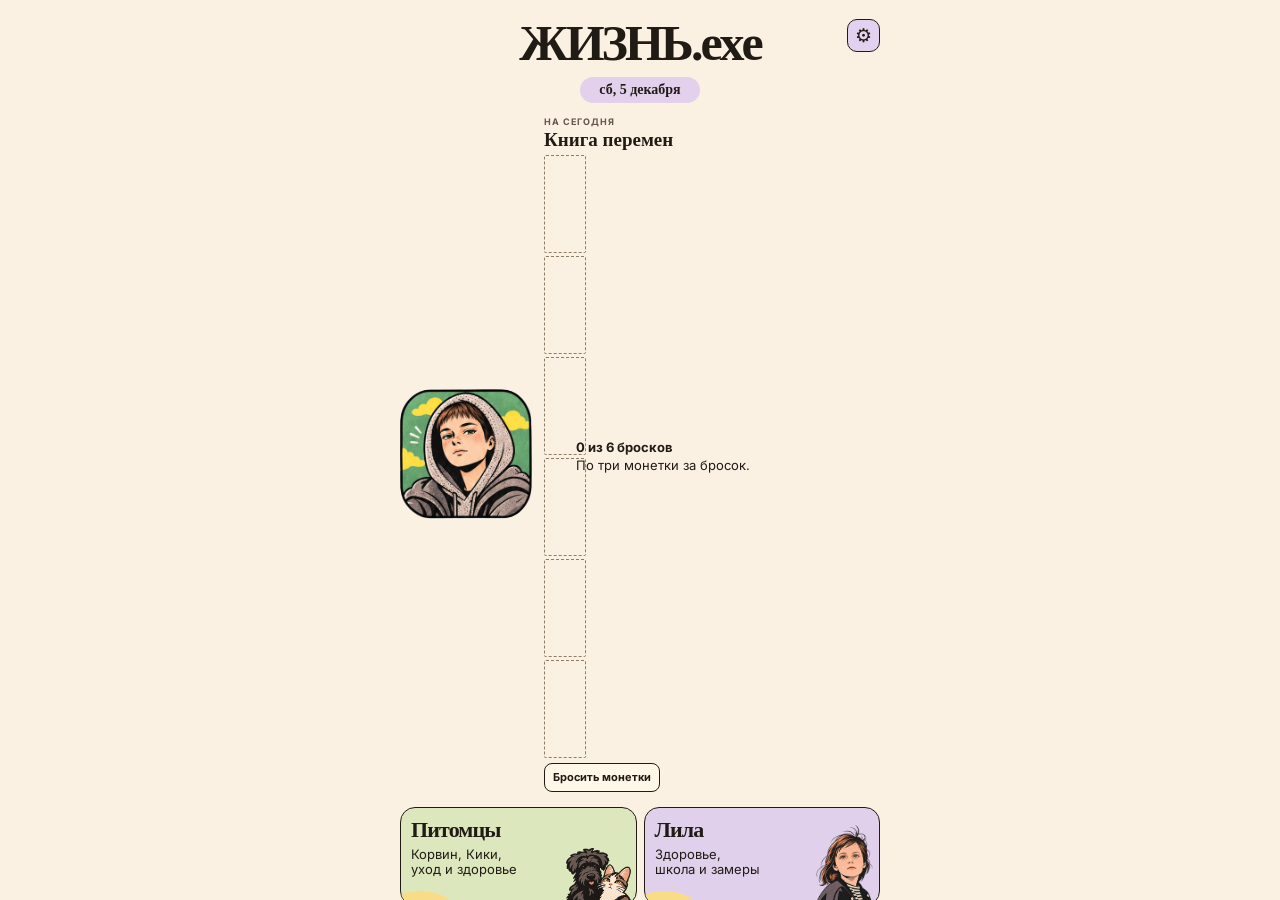
==== index.html @ a891dc4b "Add files via upload" ====
<!doctype html>
<html lang="ru">
<head>
<meta charset="utf-8">
<meta name="viewport" content="width=device-width, initial-scale=1">
<meta http-equiv="refresh" content="0;url=life-os.html">
<title>ЖИЗНЬ.exe</title>
</head>
<body><a href="life-os.html">Открыть ЖИЗНЬ.exe</a></body>
</html>
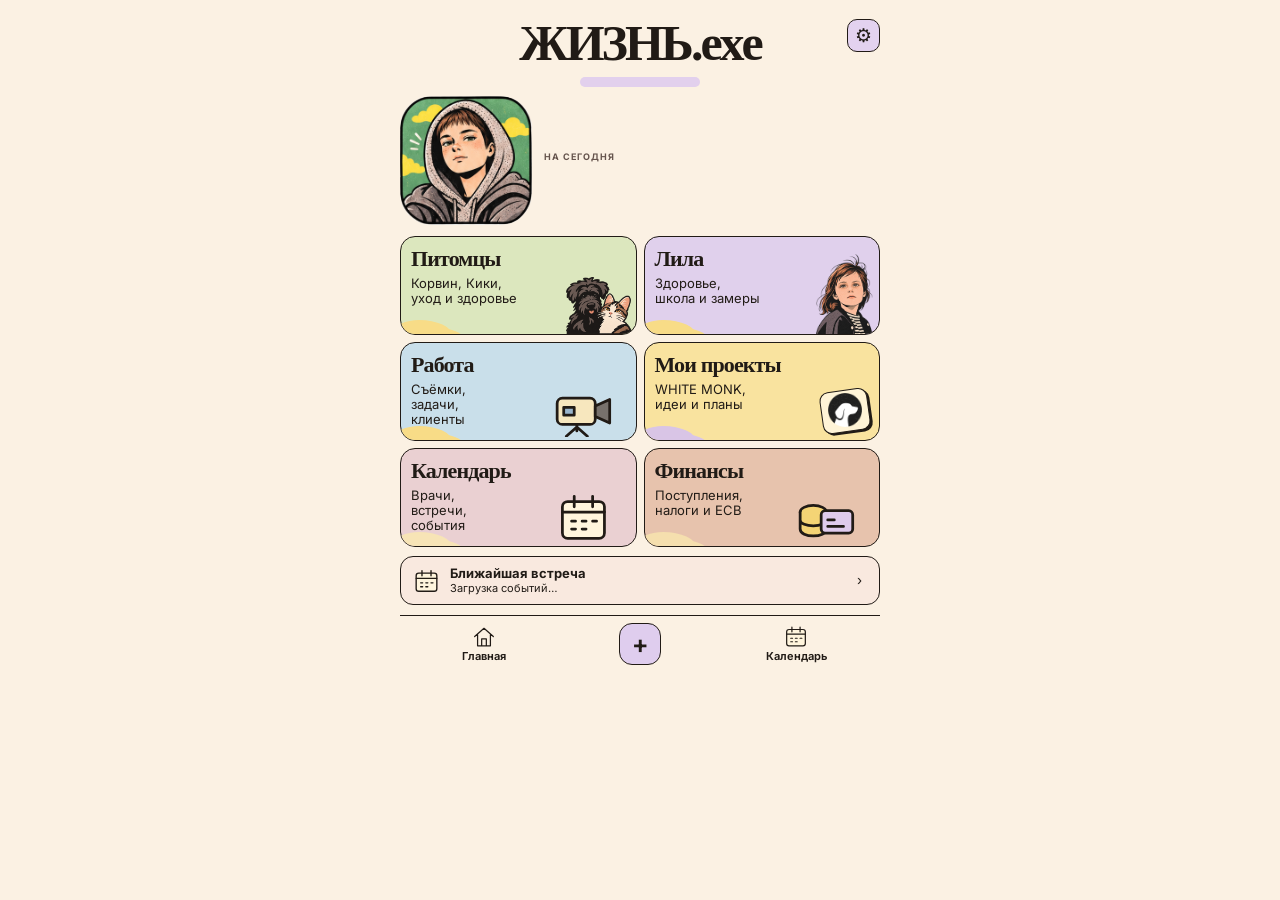
==== commit 23e1a97d: "Add files via upload" ====
--- a/index.html
+++ b/index.html
@@ -5,6 +5,7 @@
 <meta name="viewport" content="width=device-width, initial-scale=1">
 <meta http-equiv="refresh" content="0;url=life-os.html">
 <title>ЖИЗНЬ.exe</title>
+<link rel="icon" type="image/svg+xml" href="[data-uri]">
 </head>
 <body><a href="life-os.html">Открыть ЖИЗНЬ.exe</a></body>
 </html>
